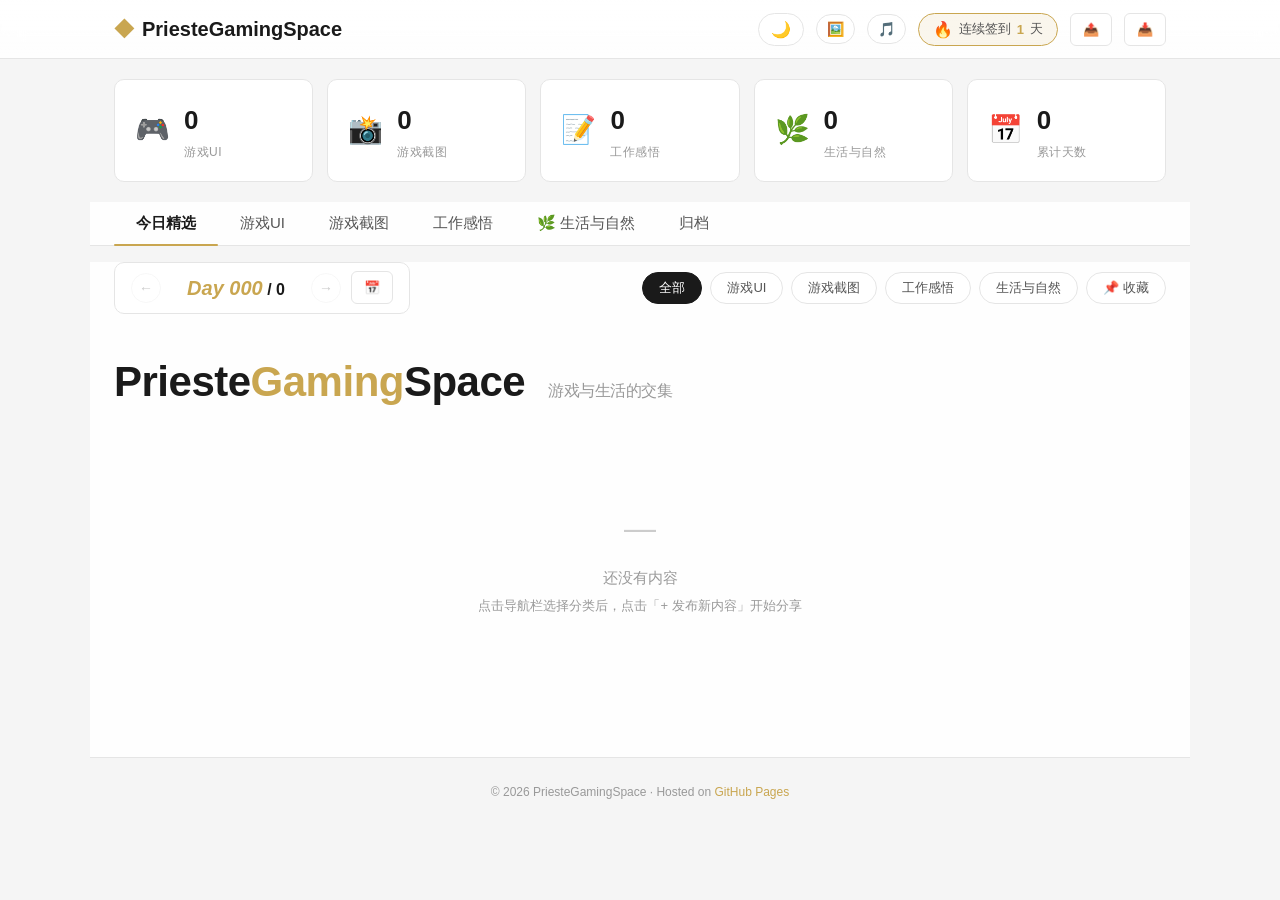
==== index.html @ 6361bb05 "Update BGM source URL" ====
<!DOCTYPE html>
<html lang="zh-CN">
<head>
  <meta charset="UTF-8">
  <meta name="viewport" content="width=device-width, initial-scale=1.0">
  <title>PriesteGamingSpace</title>
  <meta name="description" content="PriesteGamingSpace — 游戏UI · 游戏截图 · 工作感悟">
  <meta name="theme-color" content="#F5F5F5">
  <meta property="og:title" content="PriesteGamingSpace">
  <meta property="og:description" content="游戏与生活的交集 · 分享不止于屏幕">
  <meta property="og:type" content="website">
  <link rel="stylesheet" href="css/style.css">
</head>
<body>
  <!-- Header -->
  <header class="app-header">
    <div class="header-inner">
      <div class="logo" onclick="App.navigate('home')">
        <span class="logo-icon">◆</span>
        <span>PriesteGamingSpace</span>
      </div>
      <div style="display:flex;align-items:center;gap:12px">
        <button class="theme-toggle" onclick="toggleTheme()" title="切换深色/浅色模式" id="theme-btn">🌙</button>
        <button class="bg-toggle" onclick="toggleBgPanel()" title="切换背景图" id="bg-btn">🖼️</button>
        <button class="bgm-btn" onclick="toggleBGM()" title="背景音乐" id="bgm-btn">🎵</button>
        <button class="header-signin" id="signin-btn">
          <span class="flame">🔥</span> 连续签到 <span class="streak">0</span> 天
        </button>
        <button class="cal-btn" onclick="App.handleExport()">📤</button>
        <button class="cal-btn" onclick="document.getElementById('import-file').click()">📥</button>
      </div>
    </div>
  </header>

  <!-- Stats Bar -->
  <div class="stats-bar" id="stats-bar"></div>

  <!-- Nav Tabs -->
  <div class="nav-bar">
    <div class="nav-tabs" id="nav-tabs"></div>
  </div>

  <!-- Sub Bar (date + filter + bookmarks) -->
  <div class="sub-bar" id="sub-bar"></div>

  <!-- Main Content -->
  <main class="main-content" id="content"></main>

  <!-- Footer -->
  <footer class="app-footer">
    <p>© 2026 PriesteGamingSpace · Hosted on <a href="https://pages.github.com" target="_blank" style="color:var(--accent-gold);text-decoration:none">GitHub Pages</a></p>
  </footer>

  <input type="file" id="import-file" accept=".json" style="display:none">

  <audio id="bgm-audio" loop preload="auto" style="display:none">
    <source src="https://cdn.pixabay.com/audio/2022/10/14/audio_993d9c5c62.mp3" type="audio/mpeg">
  </audio>

  <!-- Background Upload Panel -->
  <div class="bg-upload-overlay" id="bg-overlay" onclick="if(event.target===this)closeBgPanel()">
    <div class="bg-upload-panel" id="bg-panel" onclick="event.stopPropagation()">
      <div style="display:flex;align-items:center;justify-content:space-between;margin-bottom:16px">
        <h4 style="margin:0">🖼️ 背景图设置</h4>
        <button class="modal-close" onclick="closeBgPanel()" style="position:static">✕</button>
      </div>
      <div class="bg-upload-row" id="bg-presets">
        <button onclick="setBg('none')">无背景</button>
        <button onclick="setBg('custom')">星空</button>
        <button onclick="setBg('life')">自然</button>
      </div>
      <div class="bg-upload-custom">
        <input type="file" id="bg-upload-input" accept="image/*" onchange="uploadBg(this)">
        <label for="bg-upload-input">📁 上传自定义背景</label>
      </div>
      <div class="bg-zoom-row" style="margin-top:14px">
        <span style="font-size:var(--font-xs);color:var(--text-muted)">🔍 缩放</span>
        <input type="range" id="bg-zoom" min="50" max="200" value="100" oninput="setBgZoom(this.value)" style="flex:1;margin:0 8px;accent-color:var(--accent-gold)">
        <span style="font-size:var(--font-xs);color:var(--text-muted);min-width:36px" id="bg-zoom-val">100%</span>
      </div>
    </div>
  </div>

  <script src="js/storage.js"></script>
  <script src="js/components.js"></script>
  <script src="js/app.js"></script>
  <script>
    (function(){
      var t=localStorage.getItem('pgs_theme')||'light';
      document.documentElement.setAttribute('data-theme',t);
      var b=document.getElementById('theme-btn');
      if(b)b.textContent=t==='dark'?'☀️':'🌙';
    })();
    function toggleTheme(){
      var c=document.documentElement.getAttribute('data-theme');
      var n=c==='dark'?'light':'dark';
      document.documentElement.setAttribute('data-theme',n);
      localStorage.setItem('pgs_theme',n);
      var b=document.getElementById('theme-btn');
      if(b)b.textContent=n==='dark'?'☀️':'🌙';
    }
    var _bgs=['none','custom','life'];
    function setBg(name){
      localStorage.setItem('pgs_bg',name);
      applyBg(name);
      closeBgPanel();
      updateBgPresetBtns(name);
    }
    function applyBg(name){
      document.body.className='bg-'+name;
      var zoom=localStorage.getItem('pgs_bg_zoom')||100;
      document.body.style.backgroundSize=zoom+'%';
      if(name==='upload'){
        var d=localStorage.getItem('pgs_bg_upload');
        if(d)document.body.style.backgroundImage='url('+d+')';
      }else{document.body.style.backgroundImage='';}
      var b=document.getElementById('bg-btn');
      var labels={'none':'🖼️','custom':'🖼️✨','life':'🖼️🌿','upload':'🖼️📁'};
      if(b)b.textContent=labels[name]||'🖼️';
      var s=document.getElementById('bg-zoom');
      var v=document.getElementById('bg-zoom-val');
      if(s)s.value=zoom;
      if(v)v.textContent=zoom+'%';
    }
    function setBgZoom(val){
      localStorage.setItem('pgs_bg_zoom',val);
      document.body.style.backgroundSize=val+'%';
      var v=document.getElementById('bg-zoom-val');
      if(v)v.textContent=val+'%';
    }
    function updateBgPresetBtns(active){
      var btns=document.querySelectorAll('#bg-presets button');
      btns.forEach(function(btn){
        btn.classList.toggle('active',btn.textContent.trim()===getBgLabel(active));
      });
    }
    function getBgLabel(name){
      return name==='none'?'无背景':name==='custom'?'星空':name==='life'?'自然':'';
    }
    function toggleBgPanel(){
      document.getElementById('bg-overlay').classList.toggle('show');
      updateBgPresetBtns(localStorage.getItem('pgs_bg')||'none');
    }
    function closeBgPanel(){
      document.getElementById('bg-overlay').classList.remove('show');
    }
    function uploadBg(input){
      var f=input.files[0];
      if(!f)return;
      if(f.size>20*1024*1024){alert('图片不能超过20MB');return;}
      var r=new FileReader();
      r.onload=function(e){
        localStorage.setItem('pgs_bg_upload',e.target.result);
        setBg('upload');
      };
      r.readAsDataURL(f);
      input.value='';
    }
    (function(){
      var bg=localStorage.getItem('pgs_bg')||'none';
      applyBg(bg);
    })();

    // BGM
    var _bgmReady=false;
    function toggleBGM(){
      var a=document.getElementById('bgm-audio');
      var b=document.getElementById('bgm-btn');
      if(a.paused){
        a.play().then(function(){
          b.classList.add('playing');b.textContent='🎵♪';
          localStorage.setItem('pgs_bgm','on');
        }).catch(function(){});
      }else{
        a.pause();b.classList.remove('playing');b.textContent='🎵';
        localStorage.setItem('pgs_bgm','off');
      }
    }
    (function(){
      var a=document.getElementById('bgm-audio');
      a.volume=0.3;
      // Try autoplay (may be blocked), restore state
      if(localStorage.getItem('pgs_bgm')!=='off'){
        document.addEventListener('click',function once(){
          a.play().then(function(){
            var b=document.getElementById('bgm-btn');
            if(b){b.classList.add('playing');b.textContent='🎵♪';}
          }).catch(function(){});
        },{once:true});
      }
    })();
  </script>
</body>
</html>
---- css/style.css ----
/* ========================================
   PriesteGamingSpace v3 — Daily Forge Style
   Light theme · Stats bar · Calendar · Sign-in
   ======================================== */

/* === Variables === */
:root {
  --bg: #F5F5F5;
  --card-bg: #FFFFFF;
  --text: #1A1A1A;
  --text-secondary: #555555;
  --text-muted: #999999;
  --accent: #1A1A1A;
  --accent-gold: #C9A650;
  --accent-gold-light: rgba(201, 166, 80, 0.1);
  --border: #E5E5E5;
  --border-light: #F0F0F0;
  --danger: #D94A4A;
  --green: #4A9A5B;

  --font-xxl: 42px;
  --font-xl: 28px;
  --font-lg: 20px;
  --font-md: 16px;
  --font-body: 15px;
  --font-sm: 13px;
  --font-xs: 12px;

  --radius-sm: 6px;
  --radius-md: 10px;
  --radius-lg: 14px;
  --transition: 0.2s ease;
}

/* === Reset === */
*,*::before,*::after{box-sizing:border-box;margin:0;padding:0}
html{scroll-behavior:smooth;-webkit-font-smoothing:antialiased}
body{
  font-family:-apple-system,BlinkMacSystemFont,'Segoe UI','PingFang SC','Microsoft YaHei','Noto Sans SC',sans-serif;
  background:var(--bg);color:var(--text);line-height:1.7;
  font-size:var(--font-body);min-height:100vh;
}

/* === Header === */
.app-header{
  position:sticky;top:0;z-index:100;
  background:rgba(255,255,255,0.92);backdrop-filter:blur(12px);
  border-bottom:1px solid var(--border);
}
.header-inner{
  max-width:1100px;margin:0 auto;padding:12px 24px;
  display:flex;align-items:center;justify-content:space-between;
}
.logo{
  display:flex;align-items:center;gap:8px;
  font-size:var(--font-lg);font-weight:700;color:var(--accent);
  cursor:pointer;text-decoration:none;
}
.logo-icon{font-size:20px;color:var(--accent-gold)}

/* Sign-in button in header */
.header-signin{
  display:flex;align-items:center;gap:6px;
  padding:6px 14px;border:1px solid var(--border);
  border-radius:20px;background:var(--card-bg);
  font-size:var(--font-sm);color:var(--text-secondary);
  cursor:pointer;transition:all var(--transition);
}
.header-signin:hover{background:var(--accent-gold-light);border-color:var(--accent-gold)}
.header-signin .flame{font-size:16px}
.header-signin .streak{font-weight:700;color:var(--accent-gold)}
.header-signin.checked{background:var(--accent-gold-light);border-color:var(--accent-gold)}
.header-signin.checked .flame{animation:pulse 0.6s ease}

/* === Stats Bar === */
.stats-bar{
  max-width:1100px;margin:20px auto;padding:0 24px;
  display:grid;grid-template-columns:repeat(5,1fr);gap:14px;
}
.stats-bar .stat-card{backdrop-filter:blur(12px)}
.stat-card{
  background:var(--card-bg);border:1px solid var(--border);
  border-radius:var(--radius-md);padding:18px 20px;
  display:flex;align-items:center;gap:14px;
  transition:all var(--transition);
}
.stat-card:hover{border-color:var(--accent-gold);box-shadow:0 2px 12px rgba(0,0,0,0.04)}
.stat-icon{font-size:28px}
.stat-info{display:flex;flex-direction:column}
.stat-num{font-size:26px;font-weight:800;color:var(--accent);font-variant-numeric:tabular-nums}
.stat-label{font-size:var(--font-xs);color:var(--text-muted);text-transform:uppercase;letter-spacing:0.5px}

/* === Nav Tabs === */
.nav-bar{
  max-width:1100px;margin:0 auto;padding:0 24px;
  border-bottom:1px solid var(--border);
}
.nav-tabs{
  display:flex;gap:0;
}
.nav-tab{
  padding:12px 22px;border:none;background:none;
  font-size:var(--font-body);color:var(--text-secondary);
  cursor:pointer;position:relative;transition:all var(--transition);
  font-family:inherit;
}
.nav-tab:hover{color:var(--text)}
.nav-tab.active{color:var(--accent);font-weight:600}
.nav-tab.active::after{
  content:'';position:absolute;bottom:-1px;left:0;right:0;
  height:2px;background:var(--accent-gold);border-radius:1px;
}

/* === Sub Bar (date + filter + sign-in) === */
.sub-bar{
  max-width:1100px;margin:16px auto 0;padding:0 24px;
  display:flex;align-items:center;gap:16px;flex-wrap:wrap;
}
/* Date selector */
.date-selector{
  display:flex;align-items:center;gap:10px;
  background:var(--card-bg);border:1px solid var(--border);
  border-radius:var(--radius-md);padding:8px 16px;
}
.date-arrow{
  width:30px;height:30px;border:1px solid var(--border);
  border-radius:50%;background:var(--card-bg);
  font-size:14px;cursor:pointer;display:flex;align-items:center;justify-content:center;
  transition:all var(--transition);color:var(--text-secondary);
}
.date-arrow:hover{background:var(--accent-gold-light);border-color:var(--accent-gold);color:var(--accent)}
.date-arrow:disabled{opacity:0.3;cursor:default}
.date-text{
  font-size:var(--font-md);font-weight:600;color:var(--accent);
  font-variant-numeric:tabular-nums;min-width:130px;text-align:center;
}
.date-text .day-num{color:var(--accent-gold);font-style:italic;font-size:var(--font-lg)}

.cal-btn{
  background:var(--card-bg);border:1px solid var(--border);
  border-radius:var(--radius-sm);padding:8px 12px;
  font-size:var(--font-sm);cursor:pointer;transition:all var(--transition);
  color:var(--text-secondary);
}
.cal-btn:hover{background:var(--accent-gold-light);border-color:var(--accent-gold)}

/* Filter pills */
.filter-pills{
  display:flex;gap:8px;margin-left:auto;
}
.filter-pill{
  padding:6px 16px;border:1px solid var(--border);
  border-radius:20px;background:var(--card-bg);
  font-size:var(--font-sm);color:var(--text-secondary);
  cursor:pointer;transition:all var(--transition);font-family:inherit;
}
.filter-pill:hover{border-color:var(--accent-gold);color:var(--accent)}
.filter-pill.active{background:var(--accent);color:#FFF;border-color:var(--accent)}

/* === Main Content === */
.main-content{
  max-width:1100px;margin:0 auto;padding:32px 24px 80px;
}

/* === Day Title === */
.day-title{
  font-size:var(--font-xxl);font-weight:800;margin-bottom:32px;
  color:var(--accent);letter-spacing:-0.5px;
}
.day-title .day-num{color:var(--accent-gold);font-style:italic}
.day-title .day-date{font-size:var(--font-md);color:var(--text-muted);font-weight:400;margin-left:12px}

/* === Section Header === */
.section-header{
  display:flex;align-items:baseline;gap:12px;margin:40px 0 20px;
  padding-bottom:14px;border-bottom:2px solid var(--border-light);
}
.section-header .sec-num{font-size:var(--font-xl);font-weight:800;color:var(--text-muted)}
.section-header .sec-title{font-size:var(--font-lg);font-weight:700;color:var(--accent)}
.section-header .sec-sub{font-size:var(--font-sm);color:var(--text-muted);font-weight:400}

/* === Card (Academic Magazine) === */
.card-grid{display:flex;flex-direction:column;gap:20px}
.card{
  background:var(--card-bg);border:1px solid var(--border);
  border-radius:var(--radius-lg);overflow:hidden;
  transition:all var(--transition);
}
.card:hover{border-color:#D0D0D0;box-shadow:0 4px 20px rgba(0,0,0,0.06)}

.card-image{width:100%;max-height:420px;overflow:hidden;background:var(--border-light)}
.card-image img{width:100%;height:100%;object-fit:cover;display:block;cursor:pointer;
  transition:transform 0.3s ease}
.card:hover .card-image img{transform:scale(1.02)}

.card-body{padding:24px 28px}
.card-title{font-size:var(--font-lg);font-weight:700;color:var(--accent);
  margin-bottom:6px;cursor:pointer;transition:color var(--transition);line-height:1.4}
.card-title:hover{color:var(--accent-gold)}
.card-game{display:inline-block;font-size:var(--font-sm);color:var(--text-muted);margin-bottom:8px}

.card-desc{color:var(--text-secondary);font-size:var(--font-body);line-height:1.8;
  margin-bottom:12px;display:-webkit-box;-webkit-line-clamp:5;-webkit-box-orient:vertical;overflow:hidden}

.card-tags{display:flex;flex-wrap:wrap;gap:6px;margin-bottom:10px}
.card-tag{font-size:var(--font-xs);color:var(--accent-gold);background:var(--accent-gold-light);
  padding:2px 10px;border-radius:12px}

.card-footer{display:flex;align-items:center;justify-content:space-between;
  padding:16px 28px;border-top:1px solid var(--border-light)}
.card-date{font-size:var(--font-xs);color:var(--text-muted)}
.card-actions{display:flex;align-items:center;gap:10px}

.btn-like,.btn-bookmark,.btn-delete{
  background:none;border:none;font-size:var(--font-sm);cursor:pointer;
  padding:4px 10px;border-radius:var(--radius-sm);transition:all var(--transition);
  color:var(--text-muted);
}
.btn-like:hover{color:var(--danger);background:rgba(217,74,74,0.06)}
.btn-bookmark:hover{color:var(--accent-gold);background:var(--accent-gold-light)}
.btn-bookmark.bookmarked{color:var(--accent-gold)}
.btn-delete:hover{color:var(--danger);background:rgba(217,74,74,0.06)}

.btn-detail{
  padding:6px 18px;border:1px solid var(--accent-gold);
  border-radius:var(--radius-sm);background:none;
  color:var(--accent-gold);font-size:var(--font-sm);
  cursor:pointer;transition:all var(--transition);font-family:inherit;
}
.btn-detail:hover{background:var(--accent-gold);color:#FFF}

/* === Empty State === */
.empty-state{text-align:center;padding:60px 20px;color:var(--text-muted)}
.empty-icon{font-size:2rem;margin-bottom:10px;opacity:0.5}

/* === Calendar Panel === */
.calendar-overlay{
  position:fixed;inset:0;background:rgba(0,0,0,0.3);z-index:200;
  display:flex;align-items:center;justify-content:center;padding:20px;
  animation:fadeIn 0.15s ease;
}
.calendar-panel{
  background:var(--card-bg);border-radius:var(--radius-lg);
  box-shadow:0 20px 60px rgba(0,0,0,0.15);padding:24px;
  max-width:380px;width:100%;
}
.cal-header{display:flex;align-items:center;justify-content:space-between;margin-bottom:16px}
.cal-header h3{font-size:var(--font-md);font-weight:700}
.cal-month-nav{display:flex;gap:4px}
.cal-month-nav button{width:28px;height:28px;border:1px solid var(--border);
  border-radius:50%;background:var(--card-bg);cursor:pointer;font-size:14px;
  display:flex;align-items:center;justify-content:center;transition:all var(--transition)}
.cal-month-nav button:hover{background:var(--accent-gold-light)}
.cal-weekdays{display:grid;grid-template-columns:repeat(7,1fr);text-align:center;
  font-size:var(--font-xs);color:var(--text-muted);margin-bottom:8px}
.cal-days{display:grid;grid-template-columns:repeat(7,1fr);gap:4px}
.cal-day{
  width:100%;aspect-ratio:1;border:none;border-radius:var(--radius-sm);
  background:none;font-size:var(--font-sm);cursor:pointer;
  transition:all var(--transition);color:var(--text-secondary);
  display:flex;align-items:center;justify-content:center;
}
.cal-day:hover{background:var(--border-light)}
.cal-day.today{font-weight:700;color:var(--accent);border:2px solid var(--accent-gold)}
.cal-day.has-content{background:var(--accent-gold-light);color:var(--accent-gold);font-weight:600}
.cal-day.has-content.today{background:var(--accent-gold-light);border-color:var(--accent-gold)}
.cal-day.other-month{color:var(--text-muted);opacity:0.4}
.cal-close{display:block;width:100%;margin-top:14px;padding:8px;
  border:1px solid var(--border);border-radius:var(--radius-sm);
  background:var(--card-bg);cursor:pointer;font-size:var(--font-sm);
  color:var(--text-secondary);transition:all var(--transition)}
.cal-close:hover{background:var(--border-light)}

/* === Bookmarks Panel === */
.bookmarks-overlay{
  position:fixed;inset:0;background:rgba(0,0,0,0.3);z-index:200;
  display:flex;align-items:center;justify-content:center;padding:20px;
  animation:fadeIn 0.15s ease;
}
.bookmarks-panel{
  background:var(--card-bg);border-radius:var(--radius-lg);
  box-shadow:0 20px 60px rgba(0,0,0,0.15);padding:24px;
  max-width:450px;width:100%;max-height:80vh;overflow-y:auto;
}
.bookmarks-panel h3{font-size:var(--font-md);font-weight:700;margin-bottom:16px}
.bookmarks-list{display:flex;flex-direction:column;gap:8px}
.bookmark-item{
  display:flex;align-items:center;justify-content:space-between;
  padding:10px 14px;border:1px solid var(--border-light);
  border-radius:var(--radius-sm);transition:all var(--transition);
}
.bookmark-item:hover{background:var(--border-light)}
.bookmark-item .bm-title{font-size:var(--font-body);cursor:pointer;color:var(--accent);
  flex:1;overflow:hidden;text-overflow:ellipsis;white-space:nowrap}
.bookmark-item .bm-title:hover{color:var(--accent-gold)}
.bookmark-item .bm-cat{font-size:var(--font-xs);color:var(--text-muted);margin:0 12px}
.bookmark-item .bm-remove{background:none;border:none;color:var(--text-muted);
  cursor:pointer;font-size:16px;padding:2px 6px;border-radius:var(--radius-sm)}
.bookmark-item .bm-remove:hover{color:var(--danger);background:rgba(217,74,74,0.06)}

/* === Detail Modal === */
.modal-overlay{
  position:fixed;inset:0;background:rgba(0,0,0,0.4);z-index:200;
  display:flex;align-items:flex-start;justify-content:center;
  padding:40px 20px;overflow-y:auto;animation:fadeIn 0.2s ease;
}
.modal{background:var(--card-bg);border-radius:var(--radius-lg);
  box-shadow:0 20px 60px rgba(0,0,0,0.12);width:100%;max-width:720px}
.detail-modal{padding:0;overflow:hidden;position:relative}
.modal-close{position:absolute;top:16px;right:16px;z-index:10;
  width:32px;height:32px;border-radius:50%;border:1px solid var(--border);
  background:var(--card-bg);cursor:pointer;font-size:16px;
  display:flex;align-items:center;justify-content:center;
  color:var(--text-muted);transition:all var(--transition)}
.modal-close:hover{background:var(--text);color:#FFF}
.detail-image{width:100%;max-height:450px;overflow:hidden;background:var(--border-light)}
.detail-image img{width:100%;height:100%;object-fit:contain;display:block}
.detail-body{padding:24px 28px}
.detail-meta{display:flex;align-items:center;gap:10px;margin-bottom:8px;
  font-size:var(--font-xs);color:var(--text-muted)}
.detail-title{font-size:var(--font-xl);font-weight:700;margin-bottom:12px;line-height:1.4}
.detail-content{color:var(--text-secondary);line-height:1.9;font-size:var(--font-body);margin-bottom:16px}
.detail-tags{display:flex;flex-wrap:wrap;gap:6px;margin-bottom:16px}
.detail-footer{display:flex;align-items:center;justify-content:space-between;
  padding:14px 28px;border-top:1px solid var(--border-light)}

/* === Create Modal === */
.create-modal{max-width:560px;padding:28px}
.modal-header{display:flex;align-items:center;justify-content:space-between;margin-bottom:20px}
.modal-header h2{font-size:var(--font-lg);font-weight:700}
.form-group{margin-bottom:18px}
.form-group label{display:block;color:var(--text-secondary);font-size:var(--font-sm);font-weight:500;margin-bottom:6px}
.form-group input[type="text"],.form-group textarea{
  width:100%;padding:10px 14px;border:1px solid var(--border);
  border-radius:var(--radius-sm);font-size:var(--font-body);font-family:inherit;
  transition:all var(--transition);outline:none;resize:vertical;color:var(--text);
}
.form-group input:focus,.form-group textarea:focus{border-color:var(--accent-gold);box-shadow:0 0 0 3px var(--accent-gold-light)}
.form-group input::placeholder,.form-group textarea::placeholder{color:var(--text-muted)}
.upload-area{position:relative}
.upload-placeholder{display:flex;flex-direction:column;align-items:center;gap:8px;
  padding:32px;border:2px dashed var(--border);border-radius:var(--radius-md);
  cursor:pointer;transition:all var(--transition);color:var(--text-muted)}
.upload-placeholder:hover{border-color:var(--accent-gold);color:var(--accent-gold);background:var(--accent-gold-light)}
.upload-icon{font-size:2rem;opacity:0.5}
.upload-preview{position:relative;border-radius:var(--radius-md);overflow:hidden}
.upload-preview img{width:100%;max-height:250px;object-fit:contain;background:var(--border-light)}
.btn-remove-img{position:absolute;top:8px;right:8px;
  background:rgba(0,0,0,0.6);border:none;color:#FFF;width:28px;height:28px;
  border-radius:50%;cursor:pointer;display:flex;align-items:center;justify-content:center}
.btn-remove-img:hover{background:var(--danger)}
.upload-status{font-size:var(--font-xs);margin-top:6px;min-height:20px}
.upload-status.loading{color:var(--accent-gold)}.upload-status.success{color:var(--green)}.upload-status.error{color:var(--danger)}

.form-actions{display:flex;gap:12px;justify-content:flex-end;margin-top:8px}
.btn-cancel{padding:10px 24px;border:1px solid var(--border);border-radius:var(--radius-sm);
  background:var(--card-bg);cursor:pointer;font-size:var(--font-body);color:var(--text-secondary);
  transition:all var(--transition);font-family:inherit}
.btn-cancel:hover{background:var(--border-light)}
.btn-submit{padding:10px 24px;border:none;border-radius:var(--radius-sm);
  background:var(--accent);cursor:pointer;font-size:var(--font-body);color:#FFF;
  font-weight:600;transition:all var(--transition);font-family:inherit}
.btn-submit:hover{background:#333;box-shadow:0 2px 12px rgba(0,0,0,0.15)}
.btn-submit:disabled{opacity:0.5;cursor:not-allowed}

.confirm-modal{max-width:400px;padding:32px;text-align:center}
.confirm-modal p{font-size:var(--font-body);color:var(--text-secondary);margin-bottom:24px}

/* === Toast === */
.toast{position:fixed;bottom:40px;left:50%;transform:translateX(-50%);
  padding:10px 24px;border-radius:var(--radius-md);color:#FFF;
  font-size:var(--font-sm);font-weight:500;z-index:300;
  transition:opacity 0.3s ease;pointer-events:none}
.toast-success{background:var(--green)}.toast-error{background:var(--danger)}.toast-info{background:#555}

/* === Footer === */
.app-footer{text-align:center;padding:24px;color:var(--text-muted);font-size:var(--font-xs);
  border-top:1px solid var(--border);max-width:1100px;margin:0 auto}

/* === Animations === */
@keyframes fadeIn{from{opacity:0;transform:translateY(6px)}to{opacity:1;transform:translateY(0)}}
@keyframes pulse{0%,100%{transform:scale(1)}50%{transform:scale(1.25)}}
.fade-in{animation:fadeIn 0.3s ease}

/* === Responsive === */
@media(max-width:768px){
  .stats-bar{grid-template-columns:repeat(3,1fr);gap:10px}
  .stat-card{padding:14px 16px}
  .stat-num{font-size:22px}
  .stat-icon{font-size:22px}
  .nav-tab{padding:10px 14px;font-size:var(--font-sm)}
  .sub-bar{flex-direction:column;align-items:flex-start}
  .filter-pills{margin-left:0;flex-wrap:wrap}
  .day-title{font-size:32px}
  .card-body{padding:18px 20px}
  .card-footer{padding:12px 20px}
  .section-header{flex-wrap:wrap}
}
@media(max-width:480px){
  .header-inner{padding:10px 16px}
  .stats-bar{grid-template-columns:repeat(2,1fr);gap:8px}
  .nav-tabs{overflow-x:auto}
  .day-title{font-size:28px}
  .card-title{font-size:var(--font-md)}
}

/* === Dark Mode === */
[data-theme="dark"] {
  --bg: #0D0D0D;
  --card-bg: #1A1A1A;
  --text: #E8E8E8;
  --text-secondary: #999999;
  --text-muted: #666666;
  --accent: #E8E8E8;
  --accent-gold: #D4A844;
  --accent-gold-light: rgba(212, 168, 68, 0.1);
  --border: #2A2A2A;
  --border-light: #222222;
  --danger: #E05555;
  --green: #55A065;
}
[data-theme="dark"] .app-header{background:rgba(13,13,13,0.92)}
[data-theme="dark"] .header-signin{background:var(--card-bg)}
[data-theme="dark"] .modal-overlay{background:rgba(0,0,0,0.6)}
[data-theme="dark"] .upload-preview img{background:var(--bg)}
[data-theme="dark"] .filter-pill.active{color:#1A1A1A}
[data-theme="dark"] .btn-submit{color:#1A1A1A}
[data-theme="dark"] .btn-detail:hover{color:#1A1A1A}
[data-theme="dark"] .sidebar-publish{color:#1A1A1A}

/* Theme Toggle */
.theme-toggle{
  background:var(--card-bg);border:1px solid var(--border);
  border-radius:20px;padding:6px 12px;font-size:16px;
  cursor:pointer;transition:all var(--transition)
}
.theme-toggle:hover{background:var(--accent-gold-light)}

/* === Body Backgrounds - Steam Style === */
body.bg-none{background:var(--bg)}
body.bg-custom,body.bg-life,body.bg-upload{
  background-position:center top;background-attachment:fixed;
}
body.bg-custom{
  background-color:var(--bg);
  background-image:url('assets/backgrounds/bg-custom.png');
  background-size:cover;background-position:center top;background-attachment:fixed;
}
body.bg-life{
  background-color:var(--bg);
  background-image:url('assets/backgrounds/bg-life.png');
  background-size:cover;background-position:center top;background-attachment:fixed;
}
body.bg-upload{
  background-color:var(--bg);
  background-size:cover;background-position:center top;background-attachment:fixed;
}

/* === Center Content Panel - Steam Style === */
.app-header,.nav-bar,.sub-bar,.main-content{
  background:rgba(255,255,255,0.88);
  backdrop-filter:blur(12px);
  -webkit-backdrop-filter:blur(12px);
}
[data-theme="dark"] .app-header,
[data-theme="dark"] .nav-bar,
[data-theme="dark"] .sub-bar,
[data-theme="dark"] .main-content{
  background:rgba(26,26,26,0.88);
}

/* Header transparent edge */
.app-header{background:linear-gradient(to bottom,rgba(255,255,255,0.95) 0%,rgba(255,255,255,0.88) 100%)}
[data-theme="dark"] .app-header{background:linear-gradient(to bottom,rgba(26,26,26,0.95) 0%,rgba(26,26,26,0.88) 100%)}

/* Cards semi-transparent on bg */
body.bg-custom .stat-card,body.bg-life .stat-card,body.bg-upload .stat-card,
body.bg-custom .card,body.bg-life .card,body.bg-upload .card,
body.bg-custom .date-selector,body.bg-life .date-selector,body.bg-upload .date-selector,
body.bg-custom .filter-pill,body.bg-life .filter-pill,body.bg-upload .filter-pill{
  background:rgba(255,255,255,0.78);backdrop-filter:blur(6px);
}
[data-theme="dark"] body.bg-custom .stat-card,
[data-theme="dark"] body.bg-life .stat-card,
[data-theme="dark"] body.bg-upload .stat-card,
[data-theme="dark"] body.bg-custom .card,
[data-theme="dark"] body.bg-life .card,
[data-theme="dark"] body.bg-upload .card,
[data-theme="dark"] body.bg-custom .date-selector,
[data-theme="dark"] body.bg-life .date-selector,
[data-theme="dark"] body.bg-upload .date-selector,
[data-theme="dark"] body.bg-custom .filter-pill,
[data-theme="dark"] body.bg-life .filter-pill,
[data-theme="dark"] body.bg-upload .filter-pill{
  background:rgba(26,26,26,0.78);
}

/* Background Toggle */
.bg-toggle{
  background:var(--card-bg);border:1px solid var(--border);
  border-radius:20px;padding:6px 10px;font-size:14px;
  cursor:pointer;transition:all var(--transition)
}
.bg-toggle:hover{background:var(--accent-gold-light)}

/* BGM Button */
.bgm-btn{
  background:var(--card-bg);border:1px solid var(--border);
  border-radius:20px;padding:6px 10px;font-size:14px;
  cursor:pointer;transition:all var(--transition)
}
.bgm-btn:hover{background:var(--accent-gold-light)}
.bgm-btn.playing{animation:bgmPulse 2s ease-in-out infinite}
@keyframes bgmPulse{0%,100%{border-color:var(--border)}50%{border-color:var(--accent-gold)}}

/* Background upload panel - centered modal */
.bg-upload-overlay{
  display:none;position:fixed;inset:0;z-index:180;
  background:rgba(0,0,0,0.3);align-items:center;justify-content:center;
}
.bg-upload-overlay.show{display:flex}
.bg-upload-panel{
  background:var(--card-bg);border:1px solid var(--border);
  border-radius:var(--radius-lg);padding:28px;
  box-shadow:0 20px 60px rgba(0,0,0,0.15);
  max-width:320px;width:90%;
}
.bg-upload-panel h4{font-size:var(--font-md);font-weight:700;margin-bottom:16px}
.bg-upload-row{display:flex;gap:8px;flex-wrap:wrap;margin-bottom:12px}
.bg-upload-row button{
  padding:8px 16px;border:1px solid var(--border);border-radius:var(--radius-sm);
  background:var(--card-bg);cursor:pointer;font-size:var(--font-sm);
  transition:all var(--transition);font-family:inherit;color:var(--text-secondary);
}
.bg-upload-row button:hover{background:var(--accent-gold-light);color:var(--accent)}
.bg-upload-row button.active{border-color:var(--accent-gold);background:var(--accent-gold-light);color:var(--accent);font-weight:600}
.bg-upload-custom input[type="file"]{display:none}
.bg-upload-custom label{
  display:block;padding:12px;border:2px dashed var(--border);border-radius:var(--radius-sm);
  text-align:center;font-size:var(--font-sm);color:var(--text-muted);cursor:pointer;
  transition:all var(--transition);
}
.bg-upload-custom label:hover{border-color:var(--accent-gold);color:var(--accent-gold)}
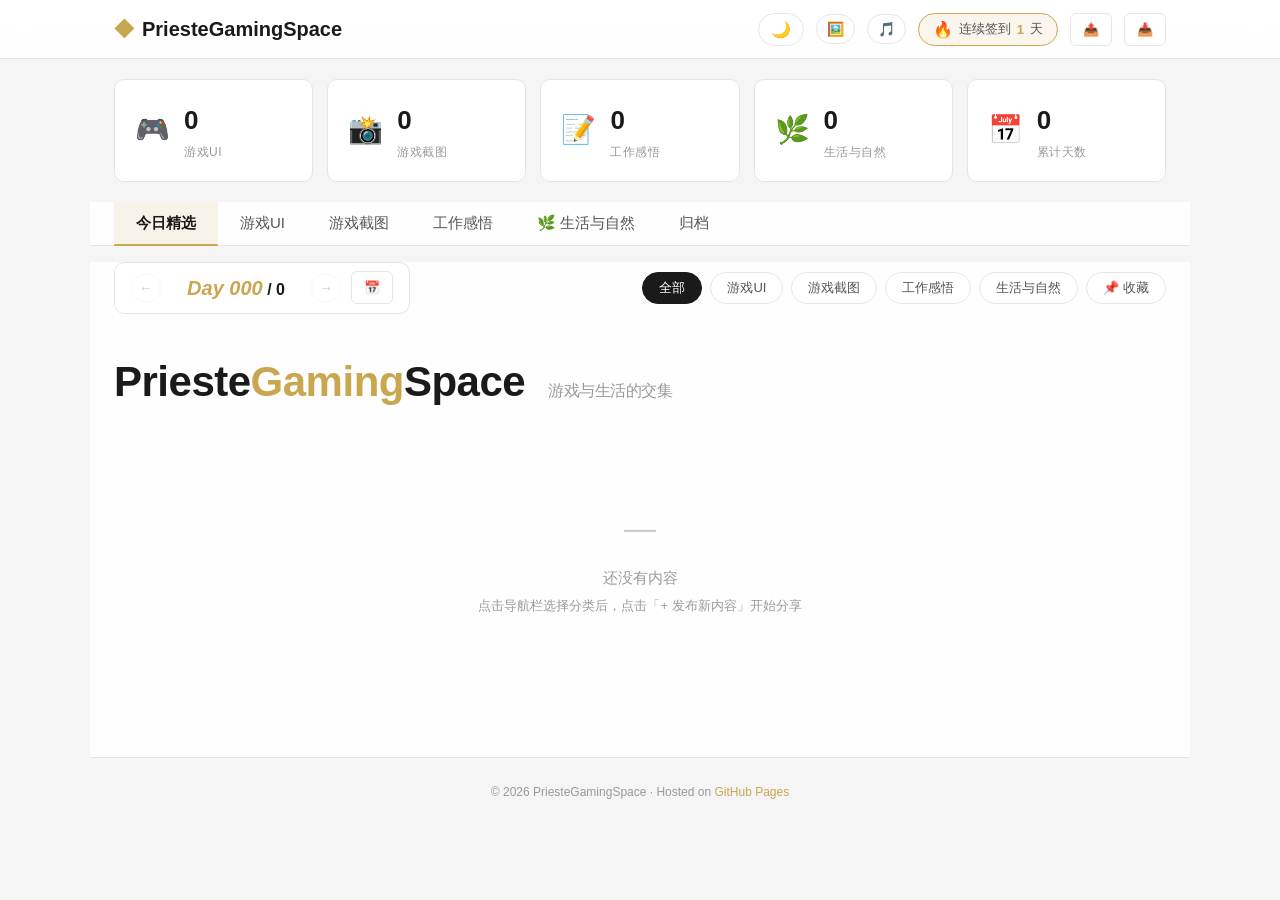
==== commit 80d5e871: "Add Apple-style music HUD with progress bar and scroll" ====
--- a/index.html
+++ b/index.html
@@ -54,8 +54,25 @@
   <input type="file" id="import-file" accept=".json" style="display:none">
 
   <audio id="bgm-audio" loop preload="auto" style="display:none">
-    <source src="https://cdn.pixabay.com/audio/2022/10/14/audio_993d9c5c62.mp3" type="audio/mpeg">
+    <source src="assets/bgm.mp4" type="audio/mp4">
   </audio>
+
+  <!-- Music HUD -->
+  <div class="music-hud" id="music-hud">
+    <div class="music-cover">🎵</div>
+    <div class="music-info">
+      <div class="music-title" id="music-title"><span>明日方舟：终末地 EP - 宜</span></div>
+      <div class="music-artist">庄方宜</div>
+    </div>
+    <div class="music-progress-wrap">
+      <span class="music-time" id="music-cur">0:00</span>
+      <input type="range" class="music-progress" id="music-prog" min="0" max="100" value="0" oninput="seekBGM(this.value)">
+      <span class="music-time" id="music-dur">0:00</span>
+    </div>
+    <div class="music-controls">
+      <button class="music-ctrl-btn" onclick="toggleBGM()" id="hud-play">▶</button>
+    </div>
+  </div>
 
   <!-- Background Upload Panel -->
   <div class="bg-upload-overlay" id="bg-overlay" onclick="if(event.target===this)closeBgPanel()">
@@ -162,32 +179,88 @@
     })();
 
     // BGM
-    var _bgmReady=false;
     function toggleBGM(){
       var a=document.getElementById('bgm-audio');
+      if(a.paused){playBGM();}else{pauseBGM();}
+    }
+    function playBGM(){
+      var a=document.getElementById('bgm-audio');
       var b=document.getElementById('bgm-btn');
-      if(a.paused){
-        a.play().then(function(){
-          b.classList.add('playing');b.textContent='🎵♪';
-          localStorage.setItem('pgs_bgm','on');
-        }).catch(function(){});
-      }else{
-        a.pause();b.classList.remove('playing');b.textContent='🎵';
-        localStorage.setItem('pgs_bgm','off');
+      var hud=document.getElementById('music-hud');
+      var pb=document.getElementById('hud-play');
+      a.play().then(function(){
+        if(b){b.classList.add('playing');b.textContent='🎵♪';}
+        if(hud)hud.classList.add('show');
+        if(pb)pb.textContent='⏸';
+        localStorage.setItem('pgs_bgm','on');
+        startProgress();
+      }).catch(function(){});
+    }
+    function pauseBGM(){
+      var a=document.getElementById('bgm-audio');
+      var b=document.getElementById('bgm-btn');
+      var pb=document.getElementById('hud-play');
+      a.pause();
+      if(b){b.classList.remove('playing');b.textContent='🎵';}
+      if(pb)pb.textContent='▶';
+      localStorage.setItem('pgs_bgm','off');
+      stopProgress();
+    }
+    function formatTime(s){
+      var m=Math.floor(s/60),sec=Math.floor(s%60);
+      return m+':'+(sec<10?'0':'')+sec;
+    }
+    var _progTimer=null;
+    function startProgress(){
+      var a=document.getElementById('bgm-audio');
+      var prog=document.getElementById('music-prog');
+      var cur=document.getElementById('music-cur');
+      var dur=document.getElementById('music-dur');
+      if(!a||!prog)return;
+      stopProgress();
+      if(a.duration&&isFinite(a.duration))prog.max=Math.floor(a.duration);
+      if(dur)dur.textContent=formatTime(a.duration||0);
+      function tick(){
+        var pct=a.duration?(a.currentTime/a.duration*100):0;
+        if(prog)prog.value=Math.floor(a.currentTime);
+        if(cur)cur.textContent=formatTime(a.currentTime);
+        if(a.paused){stopProgress();return;}
+        _progTimer=requestAnimationFrame(tick);
       }
-    }
+      tick();
+    }
+    function stopProgress(){
+      if(_progTimer){cancelAnimationFrame(_progTimer);_progTimer=null;}
+    }
+    function seekBGM(val){
+      var a=document.getElementById('bgm-audio');
+      if(a&&a.duration)a.currentTime=parseInt(val);
+    }
+    // Title marquee
+    (function(){
+      var t=document.getElementById('music-title');
+      if(t&&t.scrollWidth>t.clientWidth){t.classList.add('scroll');
+        t.querySelector('span').innerHTML+=('　　'+t.querySelector('span').innerHTML);}
+    })();
     (function(){
       var a=document.getElementById('bgm-audio');
       a.volume=0.3;
-      // Try autoplay (may be blocked), restore state
       if(localStorage.getItem('pgs_bgm')!=='off'){
         document.addEventListener('click',function once(){
-          a.play().then(function(){
-            var b=document.getElementById('bgm-btn');
-            if(b){b.classList.add('playing');b.textContent='🎵♪';}
-          }).catch(function(){});
+          playBGM();
         },{once:true});
       }
+      // Progress
+      a.addEventListener('loadedmetadata',function(){
+        var prog=document.getElementById('music-prog');
+        var dur=document.getElementById('music-dur');
+        if(prog&&a.duration)prog.max=Math.floor(a.duration);
+        if(dur)dur.textContent=formatTime(a.duration);
+      });
+      a.addEventListener('ended',function(){
+        var pb=document.getElementById('hud-play');
+        if(pb)pb.textContent='▶';
+      });
     })();
   </script>
 </body>
--- a/css/style.css
+++ b/css/style.css
@@ -105,11 +105,12 @@
   font-family:inherit;
 }
 .nav-tab:hover{color:var(--text)}
-.nav-tab.active{color:var(--accent);font-weight:600}
+.nav-tab.active{color:var(--accent);font-weight:600;background:rgba(201,166,80,0.12)}
 .nav-tab.active::after{
   content:'';position:absolute;bottom:-1px;left:0;right:0;
   height:2px;background:var(--accent-gold);border-radius:1px;
 }
+[data-theme="dark"] .nav-tab.active{background:rgba(212,168,68,0.2)}
 
 /* === Sub Bar (date + filter + sign-in) === */
 .sub-bar{
@@ -156,6 +157,7 @@
 }
 .filter-pill:hover{border-color:var(--accent-gold);color:var(--accent)}
 .filter-pill.active{background:var(--accent);color:#FFF;border-color:var(--accent)}
+[data-theme="dark"] .filter-pill.active{background:var(--accent-gold);color:#1A1A1A;border-color:var(--accent-gold)}
 
 /* === Main Content === */
 .main-content{
@@ -423,8 +425,6 @@
 [data-theme="dark"] .header-signin{background:var(--card-bg)}
 [data-theme="dark"] .modal-overlay{background:rgba(0,0,0,0.6)}
 [data-theme="dark"] .upload-preview img{background:var(--bg)}
-[data-theme="dark"] .filter-pill.active{color:#1A1A1A}
-[data-theme="dark"] .btn-submit{color:#1A1A1A}
 [data-theme="dark"] .btn-detail:hover{color:#1A1A1A}
 [data-theme="dark"] .sidebar-publish{color:#1A1A1A}
 
@@ -510,8 +510,61 @@
   cursor:pointer;transition:all var(--transition)
 }
 .bgm-btn:hover{background:var(--accent-gold-light)}
-.bgm-btn.playing{animation:bgmPulse 2s ease-in-out infinite}
-@keyframes bgmPulse{0%,100%{border-color:var(--border)}50%{border-color:var(--accent-gold)}}
+.bgm-btn.playing{border-color:var(--accent-gold)}
+
+/* === Music HUD === */
+.music-hud{
+  position:fixed;bottom:24px;left:50%;transform:translateX(-50%);z-index:150;
+  background:rgba(255,255,255,0.92);backdrop-filter:blur(20px);
+  -webkit-backdrop-filter:blur(20px);
+  border:1px solid var(--border);border-radius:var(--radius-lg);
+  padding:14px 20px;display:none;align-items:center;gap:14px;
+  box-shadow:0 8px 32px rgba(0,0,0,0.1);
+  min-width:420px;max-width:560px;
+}
+[data-theme="dark"] .music-hud{background:rgba(26,26,26,0.92)}
+.music-hud.show{display:flex}
+
+.music-cover{
+  width:48px;height:48px;border-radius:var(--radius-md);flex-shrink:0;
+  background:linear-gradient(135deg,#3a1c71,#d76d77,#ffaf7b);
+  display:flex;align-items:center;justify-content:center;font-size:20px;
+}
+
+.music-info{flex:1;min-width:0}
+.music-title{
+  font-size:var(--font-sm);font-weight:600;color:var(--text);
+  white-space:nowrap;overflow:hidden;
+}
+.music-title.scroll span{display:inline-block;animation:marquee 8s linear infinite}
+@keyframes marquee{0%{transform:translateX(0)}100%{transform:translateX(-50%)}}
+.music-artist{font-size:var(--font-xs);color:var(--text-muted)}
+
+.music-controls{display:flex;align-items:center;gap:10px;flex-shrink:0}
+.music-ctrl-btn{
+  width:36px;height:36px;border-radius:50%;border:none;
+  background:var(--accent);color:#FFF;font-size:16px;
+  cursor:pointer;display:flex;align-items:center;justify-content:center;
+  transition:all var(--transition);
+}
+.music-ctrl-btn:hover{background:#333;transform:scale(1.05)}
+[data-theme="dark"] .music-ctrl-btn{background:var(--accent-gold);color:#1A1A1A}
+
+.music-progress-wrap{flex:1;min-width:60px;display:flex;align-items:center;gap:8px}
+.music-time{font-size:var(--font-xs);color:var(--text-muted);min-width:36px;text-align:center;font-variant-numeric:tabular-nums}
+.music-progress{
+  flex:1;height:4px;-webkit-appearance:none;appearance:none;
+  background:var(--border);border-radius:2px;outline:none;cursor:pointer;
+}
+.music-progress::-webkit-slider-thumb{
+  -webkit-appearance:none;width:12px;height:12px;border-radius:50%;
+  background:var(--accent);cursor:pointer;
+}
+[data-theme="dark"] .music-progress::-webkit-slider-thumb{background:var(--accent-gold)}
+
+@media(max-width:768px){
+  .music-hud{min-width:auto;left:12px;right:12px;transform:none;padding:12px 14px;gap:10px}
+}
 
 /* Background upload panel - centered modal */
 .bg-upload-overlay{
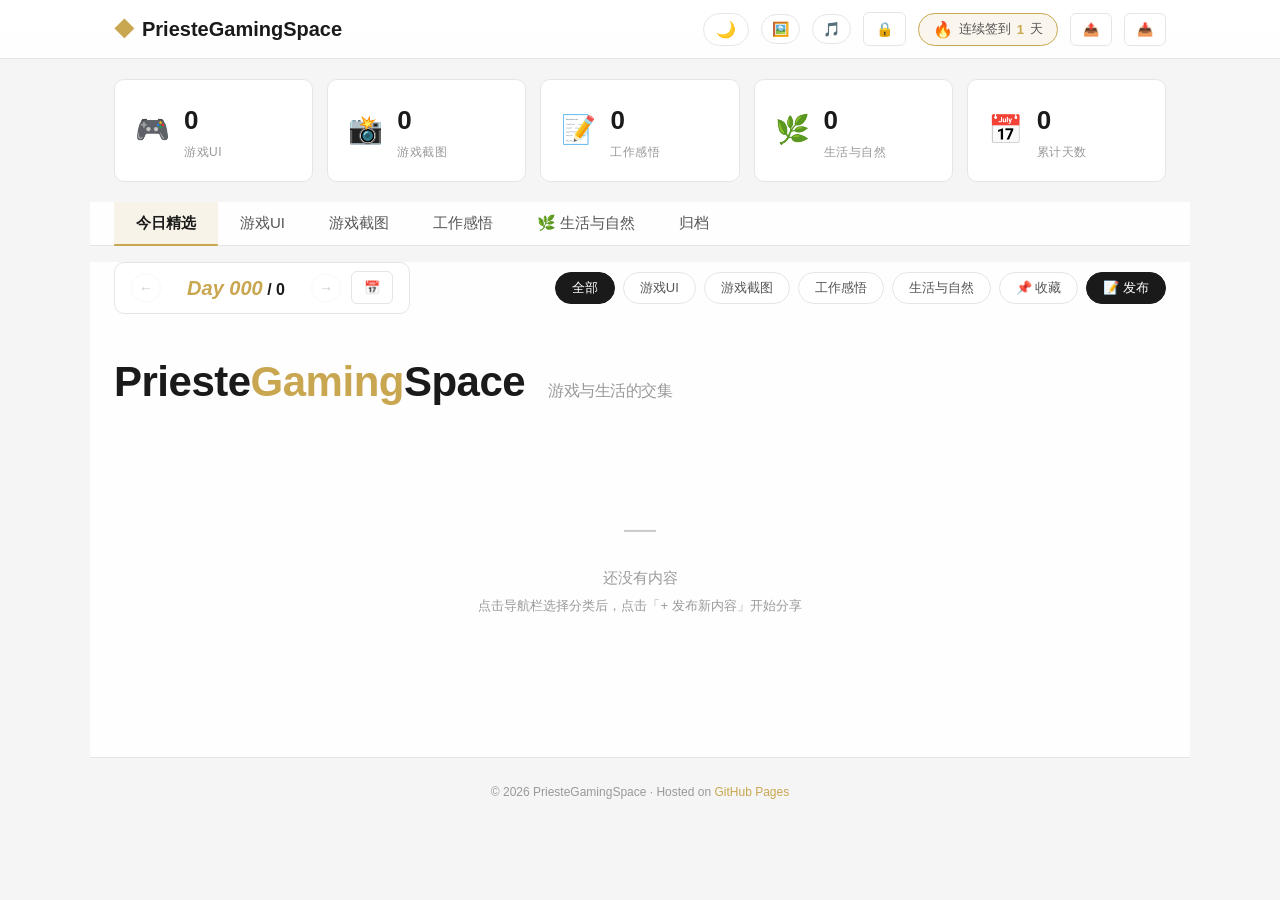
==== commit 751c44a4: "Admin-only publish/edit/delete with password gate" ====
--- a/index.html
+++ b/index.html
@@ -23,6 +23,7 @@
         <button class="theme-toggle" onclick="toggleTheme()" title="切换深色/浅色模式" id="theme-btn">🌙</button>
         <button class="bg-toggle" onclick="toggleBgPanel()" title="切换背景图" id="bg-btn">🖼️</button>
         <button class="bgm-btn" onclick="toggleBGM()" title="背景音乐" id="bgm-btn">🎵</button>
+        <button class="cal-btn" id="admin-btn" onclick="toggleAdmin()" title="管理员登录" style="font-size:14px">🔒</button>
         <button class="header-signin" id="signin-btn">
           <span class="flame">🔥</span> 连续签到 <span class="streak">0</span> 天
         </button>
@@ -242,6 +243,33 @@
       if(t&&t.scrollWidth>t.clientWidth){t.classList.add('scroll');
         t.querySelector('span').innerHTML+=('　　'+t.querySelector('span').innerHTML);}
     })();
+
+    // Admin mode
+    var _isAdmin=sessionStorage.getItem('pgs_admin')==='1';
+    function updateAdminUI(){
+      document.querySelectorAll('.admin-only').forEach(function(el){
+        el.style.display=_isAdmin?'':'none';
+      });
+      var btn=document.getElementById('admin-btn');
+      if(btn)btn.textContent=_isAdmin?'🔓':'🔒';
+    }
+    function toggleAdmin(){
+      if(_isAdmin){_isAdmin=false;sessionStorage.removeItem('pgs_admin');updateAdminUI();return;}
+      var overlay=document.createElement('div');
+      overlay.className='modal-overlay';overlay.id='admin-gate';overlay.style.alignItems='center';
+      overlay.onclick=function(e){if(e.target===this)this.remove();};
+      overlay.innerHTML='<div class="modal" style="max-width:340px;padding:28px;text-align:center" onclick="event.stopPropagation()">'+
+        '<button class="modal-close" onclick="this.closest(\'.modal-overlay\').remove()" style="position:static;float:right">✕</button>'+
+        '<div style="font-size:36px;margin-bottom:8px">🔒</div>'+
+        '<h3 style="margin-bottom:16px">管理员登录</h3>'+
+        '<form onsubmit="event.preventDefault();var v=this.querySelector(\'input\').value;if(v===\'22142214\'){_isAdmin=true;sessionStorage.setItem(\'pgs_admin\',\'1\');updateAdminUI();this.closest(\'.modal-overlay\').remove();}else{this.querySelector(\'.err\').style.display=\'block\';this.querySelector(\'input\').value=\'\';}">'+
+        '<input type="password" placeholder="输入管理员密码" required style="width:100%;padding:10px;border:1px solid var(--border);border-radius:6px;text-align:center;font-size:16px;margin-bottom:8px;outline:none" autofocus>'+
+        '<p class="err" style="color:var(--danger);font-size:13px;display:none;margin-bottom:8px">密码错误</p>'+
+        '<button type="submit" class="btn-submit" style="width:100%">解锁</button></form></div>';
+      document.body.appendChild(overlay);
+      setTimeout(function(){var i=overlay.querySelector('input');if(i)i.focus();},100);
+    }
+    updateAdminUI();
     (function(){
       var a=document.getElementById('bgm-audio');
       a.volume=0.3;
--- a/css/style.css
+++ b/css/style.css
@@ -386,6 +386,11 @@
 
 /* === Responsive === */
 @media(max-width:768px){
+  .header-inner{padding:8px 12px;flex-wrap:wrap;gap:6px}
+  .header-inner>div:last-child{flex-wrap:wrap;gap:4px}
+  .header-inner .btn-icon,.header-inner .cal-btn{font-size:12px;padding:5px 8px}
+  .header-signin{font-size:12px;padding:5px 10px}
+  .theme-toggle,.bg-toggle,.bgm-btn{font-size:14px;padding:4px 8px}
   .stats-bar{grid-template-columns:repeat(3,1fr);gap:10px}
   .stat-card{padding:14px 16px}
   .stat-num{font-size:22px}
@@ -399,11 +404,18 @@
   .section-header{flex-wrap:wrap}
 }
 @media(max-width:480px){
-  .header-inner{padding:10px 16px}
-  .stats-bar{grid-template-columns:repeat(2,1fr);gap:8px}
+  .header-inner{padding:6px 10px;flex-wrap:wrap;gap:4px}
+  .header-inner>div:last-child{flex-wrap:wrap;gap:3px;justify-content:flex-start}
+  .logo{font-size:14px}.logo-icon{font-size:16px}
+  .header-signin{font-size:11px;padding:4px 8px}
+  .header-signin .flame{font-size:13px}
+  .cal-btn{font-size:12px;padding:4px 7px}
+  .theme-toggle,.bg-toggle,.bgm-btn{font-size:13px;padding:3px 6px}
+  .stats-bar{grid-template-columns:repeat(2,1fr);gap:6px}
   .nav-tabs{overflow-x:auto}
   .day-title{font-size:28px}
   .card-title{font-size:var(--font-md)}
+  .sub-bar{padding:0 10px}
 }
 
 /* === Dark Mode === */
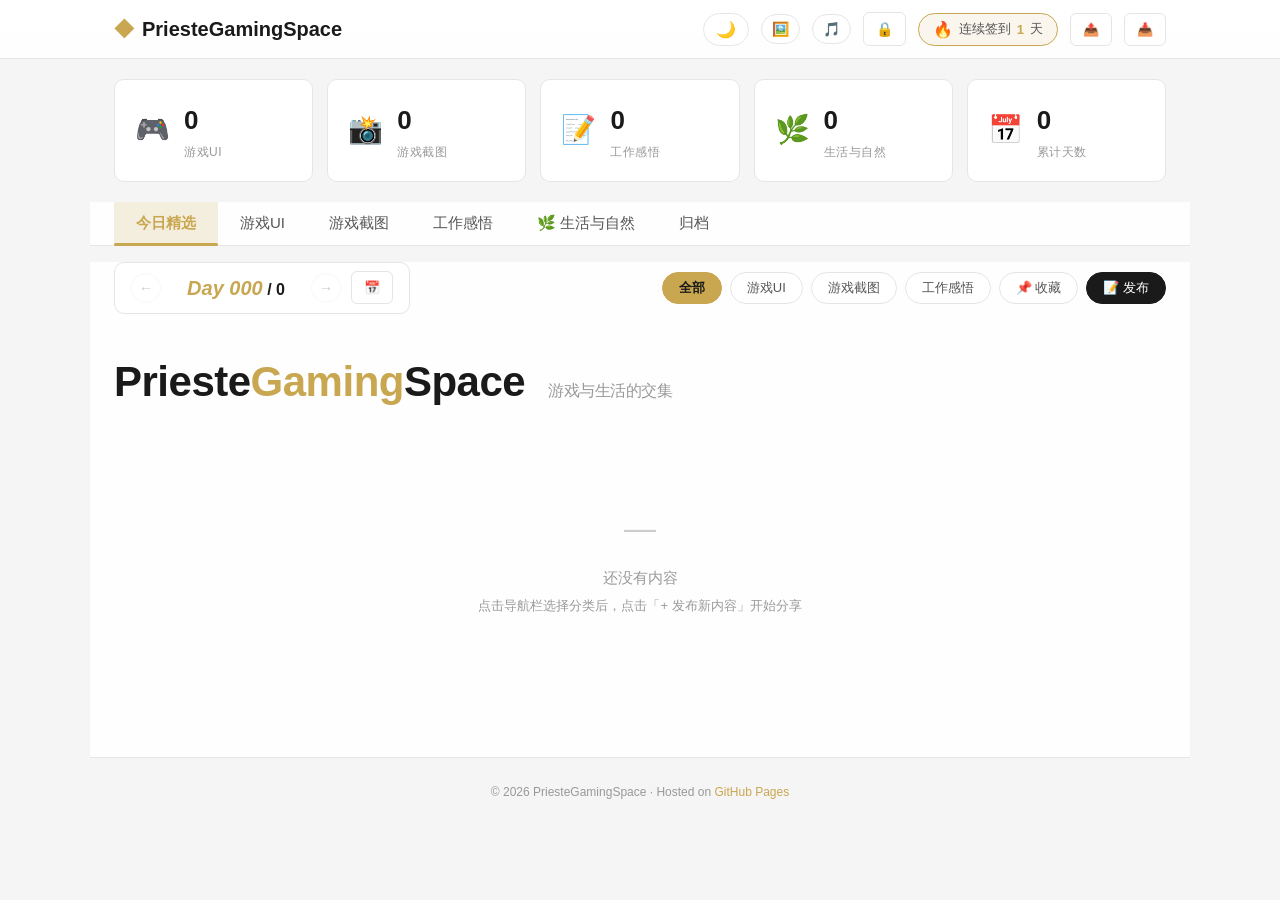
==== commit 61bc7057: "Admin login auto-unlocks life tab" ====
--- a/index.html
+++ b/index.html
@@ -262,7 +262,7 @@
         '<button class="modal-close" onclick="this.closest(\'.modal-overlay\').remove()" style="position:static;float:right">✕</button>'+
         '<div style="font-size:36px;margin-bottom:8px">🔒</div>'+
         '<h3 style="margin-bottom:16px">管理员登录</h3>'+
-        '<form onsubmit="event.preventDefault();var v=this.querySelector(\'input\').value;if(v===\'22142214\'){_isAdmin=true;sessionStorage.setItem(\'pgs_admin\',\'1\');updateAdminUI();this.closest(\'.modal-overlay\').remove();}else{this.querySelector(\'.err\').style.display=\'block\';this.querySelector(\'input\').value=\'\';}">'+
+        '<form onsubmit="event.preventDefault();var v=this.querySelector(\'input\').value;if(v===\'22142214\'){_isAdmin=true;sessionStorage.setItem(\'pgs_admin\',\'1\');updateAdminUI();this.closest(\'.modal-overlay\').remove();App.unlockLife();}else{this.querySelector(\'.err\').style.display=\'block\';this.querySelector(\'input\').value=\'\';}">'+
         '<input type="password" placeholder="输入管理员密码" required style="width:100%;padding:10px;border:1px solid var(--border);border-radius:6px;text-align:center;font-size:16px;margin-bottom:8px;outline:none" autofocus>'+
         '<p class="err" style="color:var(--danger);font-size:13px;display:none;margin-bottom:8px">密码错误</p>'+
         '<button type="submit" class="btn-submit" style="width:100%">解锁</button></form></div>';
--- a/css/style.css
+++ b/css/style.css
@@ -105,12 +105,12 @@
   font-family:inherit;
 }
 .nav-tab:hover{color:var(--text)}
-.nav-tab.active{color:var(--accent);font-weight:600;background:rgba(201,166,80,0.12)}
+.nav-tab.active{color:var(--accent-gold);font-weight:700;background:rgba(201,166,80,0.18)}
 .nav-tab.active::after{
   content:'';position:absolute;bottom:-1px;left:0;right:0;
-  height:2px;background:var(--accent-gold);border-radius:1px;
-}
-[data-theme="dark"] .nav-tab.active{background:rgba(212,168,68,0.2)}
+  height:3px;background:var(--accent-gold);border-radius:2px;
+}
+[data-theme="dark"] .nav-tab.active{color:var(--accent-gold);background:rgba(212,168,68,0.25)}
 
 /* === Sub Bar (date + filter + sign-in) === */
 .sub-bar{
@@ -156,8 +156,8 @@
   cursor:pointer;transition:all var(--transition);font-family:inherit;
 }
 .filter-pill:hover{border-color:var(--accent-gold);color:var(--accent)}
-.filter-pill.active{background:var(--accent);color:#FFF;border-color:var(--accent)}
-[data-theme="dark"] .filter-pill.active{background:var(--accent-gold);color:#1A1A1A;border-color:var(--accent-gold)}
+.filter-pill.active{background:var(--accent-gold);color:#1A1A1A;border-color:var(--accent-gold);font-weight:600}
+[data-theme="dark"] .filter-pill.active{background:var(--accent-gold);color:#1A1A1A;border-color:var(--accent-gold);font-weight:600}
 
 /* === Main Content === */
 .main-content{
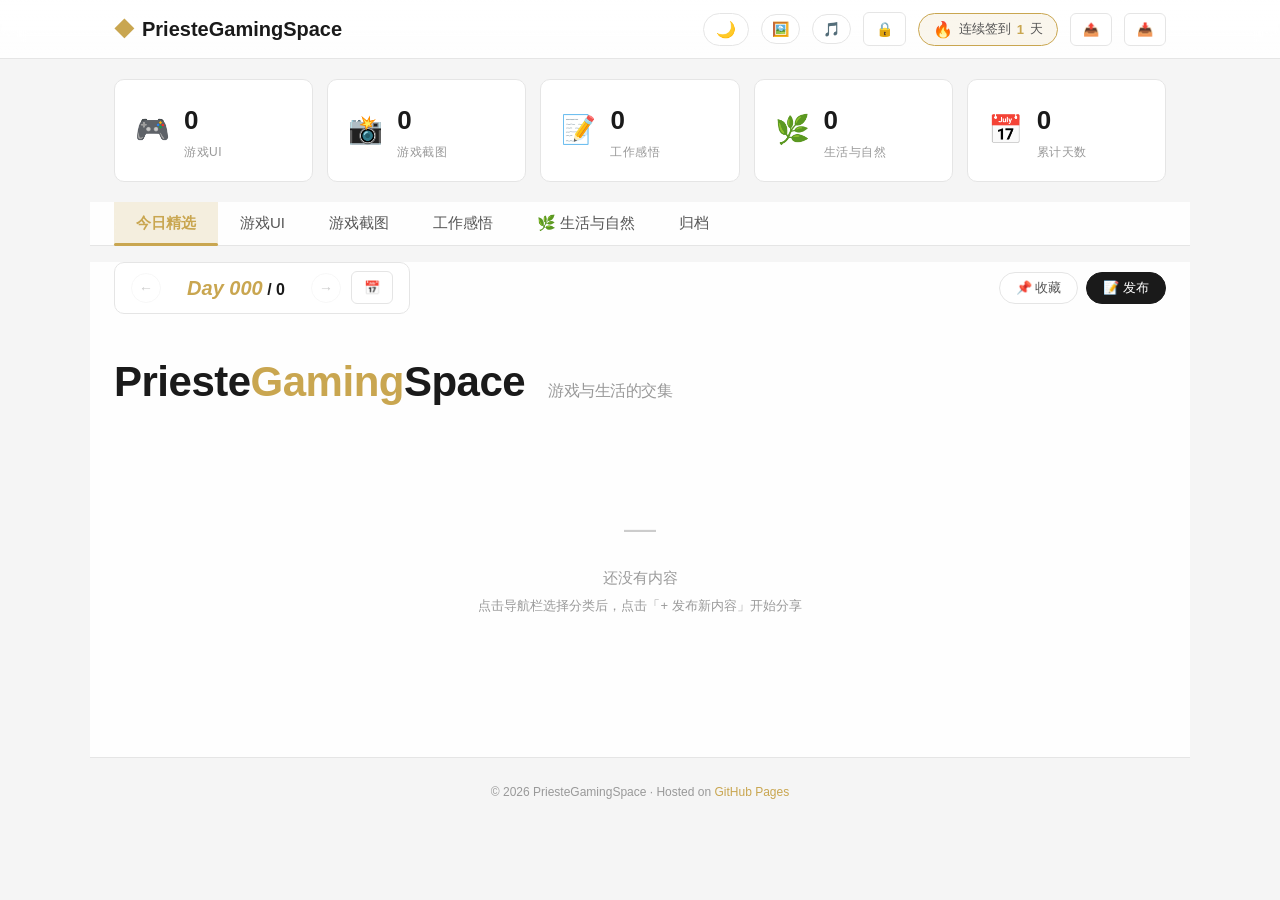
==== commit f8bb3af3: "Admin 30-day remember-me with auto-login" ====
--- a/index.html
+++ b/index.html
@@ -245,7 +245,13 @@
     })();
 
     // Admin mode
-    var _isAdmin=sessionStorage.getItem('pgs_admin')==='1';
+    // Admin with 30-day remember
+    function checkAdminAuto(){
+      var d=localStorage.getItem('pgs_admin');
+      if(d){try{var o=JSON.parse(d);if(o.exp>Date.now()){_isAdmin=true;}}catch(e){}}
+      if(!_isAdmin)_isAdmin=sessionStorage.getItem('pgs_admin')==='1';
+    }
+    checkAdminAuto();
     function updateAdminUI(){
       document.querySelectorAll('.admin-only').forEach(function(el){
         el.style.display=_isAdmin?'':'none';
@@ -254,7 +260,7 @@
       if(btn)btn.textContent=_isAdmin?'🔓':'🔒';
     }
     function toggleAdmin(){
-      if(_isAdmin){_isAdmin=false;sessionStorage.removeItem('pgs_admin');updateAdminUI();return;}
+      if(_isAdmin){_isAdmin=false;sessionStorage.removeItem('pgs_admin');localStorage.removeItem('pgs_admin');updateAdminUI();return;}
       var overlay=document.createElement('div');
       overlay.className='modal-overlay';overlay.id='admin-gate';overlay.style.alignItems='center';
       overlay.onclick=function(e){if(e.target===this)this.remove();};
@@ -262,12 +268,13 @@
         '<button class="modal-close" onclick="this.closest(\'.modal-overlay\').remove()" style="position:static;float:right">✕</button>'+
         '<div style="font-size:36px;margin-bottom:8px">🔒</div>'+
         '<h3 style="margin-bottom:16px">管理员登录</h3>'+
-        '<form onsubmit="event.preventDefault();var v=this.querySelector(\'input\').value;if(v===\'22142214\'){_isAdmin=true;sessionStorage.setItem(\'pgs_admin\',\'1\');updateAdminUI();this.closest(\'.modal-overlay\').remove();App.unlockLife();}else{this.querySelector(\'.err\').style.display=\'block\';this.querySelector(\'input\').value=\'\';}">'+
-        '<input type="password" placeholder="输入管理员密码" required style="width:100%;padding:10px;border:1px solid var(--border);border-radius:6px;text-align:center;font-size:16px;margin-bottom:8px;outline:none" autofocus>'+
-        '<p class="err" style="color:var(--danger);font-size:13px;display:none;margin-bottom:8px">密码错误</p>'+
+        '<form onsubmit="event.preventDefault();var v=this.querySelector(\'input[type=password]\').value;if(v===\'22142214\'){_isAdmin=true;var rm=this.querySelector(\'input[type=checkbox]\').checked;if(rm){localStorage.setItem(\'pgs_admin\',JSON.stringify({exp:Date.now()+30*86400000}));}else{sessionStorage.setItem(\'pgs_admin\',\'1\');}updateAdminUI();this.closest(\'.modal-overlay\').remove();App.unlockLife();}else{this.querySelector(\'.err\').style.display=\'block\';this.querySelector(\'input[type=password]\').value=\'\';}" style="display:flex;flex-direction:column;gap:10px">'+
+        '<input type="password" placeholder="输入管理员密码" required style="width:100%;padding:10px;border:1px solid var(--border);border-radius:6px;text-align:center;font-size:16px;outline:none" autofocus>'+
+        '<p class="err" style="color:var(--danger);font-size:13px;display:none">密码错误</p>'+
+        '<label style="display:flex;align-items:center;justify-content:center;gap:6px;font-size:13px;color:var(--text-muted);cursor:pointer"><input type="checkbox" checked> 30天内自动登录</label>'+
         '<button type="submit" class="btn-submit" style="width:100%">解锁</button></form></div>';
       document.body.appendChild(overlay);
-      setTimeout(function(){var i=overlay.querySelector('input');if(i)i.focus();},100);
+      setTimeout(function(){var i=overlay.querySelector('input[type=password]');if(i)i.focus();},100);
     }
     updateAdminUI();
     (function(){
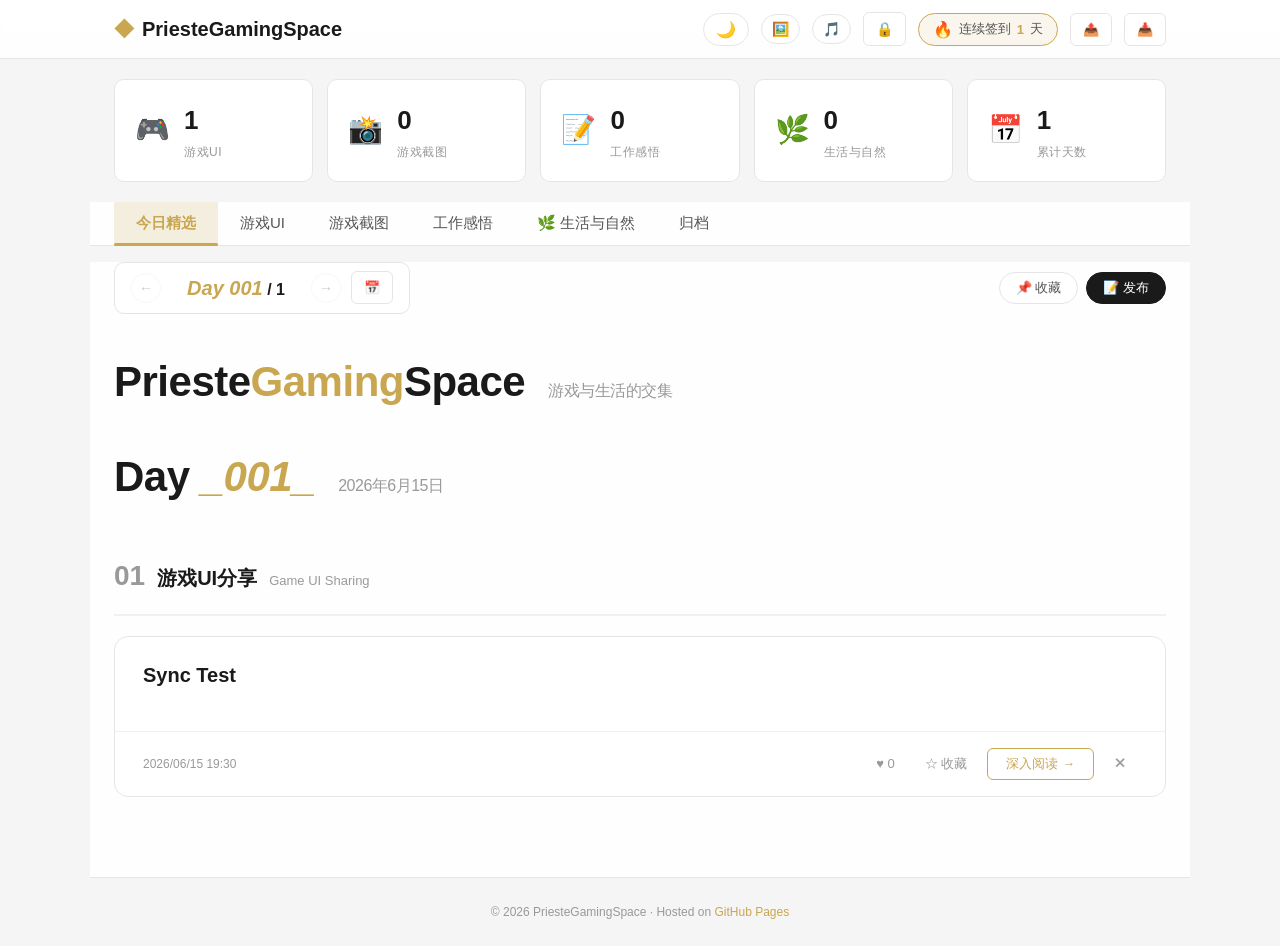
==== commit b3aaff7c: "Direct GitHub API sync from any device" ====
--- a/index.html
+++ b/index.html
@@ -99,6 +99,7 @@
     </div>
   </div>
 
+  <script src="js/token.js"></script>
   <script src="js/storage.js"></script>
   <script src="js/components.js"></script>
   <script src="js/app.js"></script>
